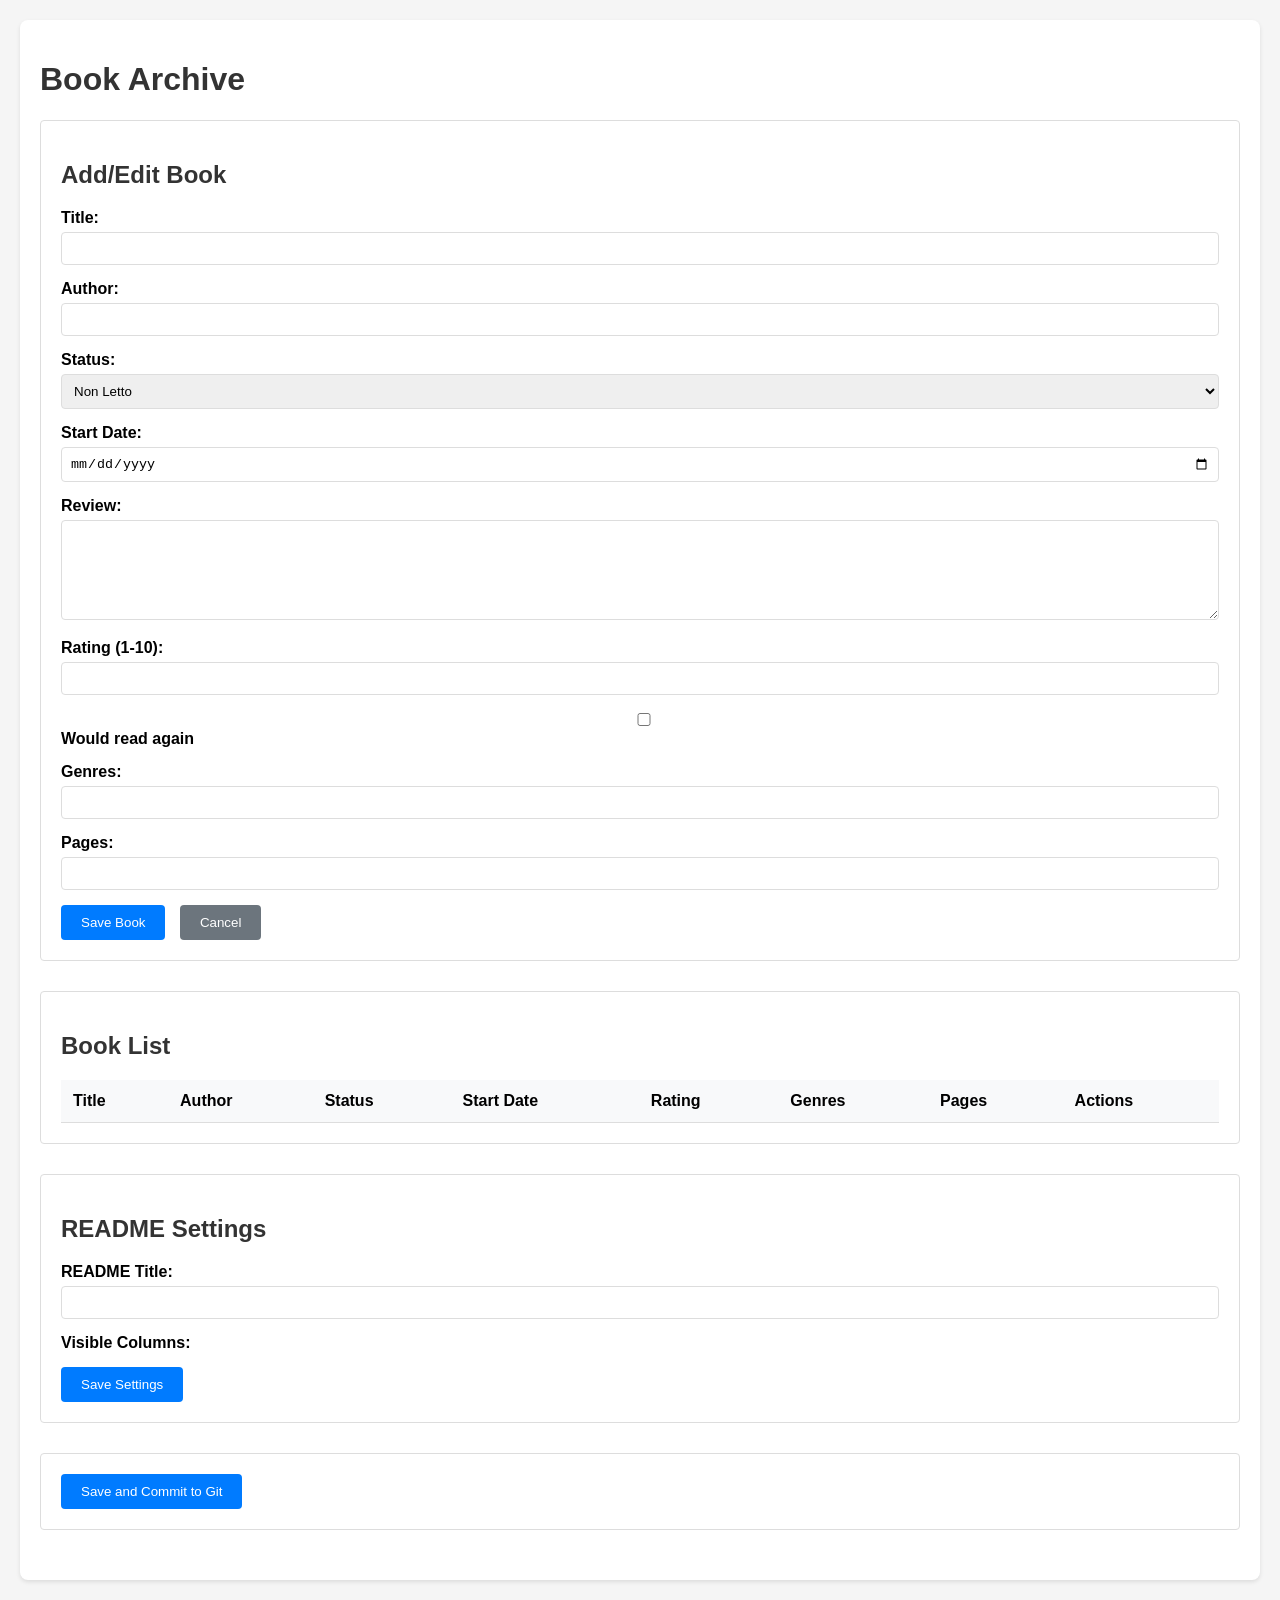
==== templates/index.html @ 57338de2 "Initial commit" ====
<!DOCTYPE html>
<html lang="en">
<head>
    <meta charset="UTF-8">
    <meta name="viewport" content="width=device-width, initial-scale=1.0">
    <title>Book Archive</title>
    <link rel="stylesheet" href="/static/css/style.css">
</head>
<body>
    <div class="container">
        <h1>Book Archive</h1>

        <!-- Book Form -->
        <div class="section">
            <h2>Add/Edit Book</h2>
            <form id="bookForm">
                <input type="hidden" id="bookId">
                <div class="form-group">
                    <label for="title">Title:</label>
                    <input type="text" id="title" required>
                </div>
                <div class="form-group">
                    <label for="author">Author:</label>
                    <input type="text" id="author" required>
                </div>
                <div class="form-group">
                    <label for="status">Status:</label>
                    <select id="status" required>
                        <option value="Non Letto">Non Letto</option>
                        <option value="Leggendo">Leggendo</option>
                        <option value="Finito">Finito</option>
                        <option value="Abbandonato">Abbandonato</option>
                    </select>
                </div>
                <div class="form-group">
                    <label for="startDate">Start Date:</label>
                    <input type="date" id="startDate">
                </div>
                <div class="form-group">
                    <label for="review">Review:</label>
                    <textarea id="review"></textarea>
                </div>
                <div class="form-group">
                    <label for="rating">Rating (1-10):</label>
                    <input type="number" id="rating" min="1" max="10">
                </div>
                <div class="form-group">
                    <label for="reread">
                        <input type="checkbox" id="reread"> Would read again
                    </label>
                </div>
                <div class="form-group">
                    <label for="genres">Genres:</label>
                    <input type="text" id="genres">
                </div>
                <div class="form-group">
                    <label for="pages">Pages:</label>
                    <input type="number" id="pages">
                </div>
                <button type="submit">Save Book</button>
                <button type="button" id="cancelBtn">Cancel</button>
            </form>
        </div>

        <!-- Book List -->
        <div class="section">
            <h2>Book List</h2>
            <table id="bookTable">
                <thead>
                    <tr>
                        <th>Title</th>
                        <th>Author</th>
                        <th>Status</th>
                        <th>Start Date</th>
                        <th>Rating</th>
                        <th>Genres</th>
                        <th>Pages</th>
                        <th>Actions</th>
                    </tr>
                </thead>
                <tbody></tbody>
            </table>
        </div>

        <!-- README Settings -->
        <div class="section">
            <h2>README Settings</h2>
            <div class="form-group">
                <label for="readmeTitle">README Title:</label>
                <input type="text" id="readmeTitle">
            </div>
            <div class="form-group">
                <label>Visible Columns:</label>
                <div id="columnCheckboxes"></div>
            </div>
            <button id="saveSettings">Save Settings</button>
        </div>

        <!-- Save and Commit -->
        <div class="section">
            <button id="saveCommitBtn">Save and Commit to Git</button>
        </div>
    </div>

    <script src="/static/js/app.js"></script>
</body>
</html>
---- static/css/style.css ----
body {
    font-family: Arial, sans-serif;
    margin: 0;
    padding: 20px;
    background-color: #f5f5f5;
}

.container {
    max-width: 1200px;
    margin: 0 auto;
    background-color: white;
    padding: 20px;
    border-radius: 8px;
    box-shadow: 0 2px 4px rgba(0,0,0,0.1);
}

h1, h2 {
    color: #333;
}

.section {
    margin-bottom: 30px;
    padding: 20px;
    border: 1px solid #ddd;
    border-radius: 4px;
}

.form-group {
    margin-bottom: 15px;
}

label {
    display: block;
    margin-bottom: 5px;
    font-weight: bold;
}

input, select, textarea {
    width: 100%;
    padding: 8px;
    border: 1px solid #ddd;
    border-radius: 4px;
    box-sizing: border-box;
}

textarea {
    height: 100px;
    resize: vertical;
}

button {
    background-color: #007bff;
    color: white;
    padding: 10px 20px;
    border: none;
    border-radius: 4px;
    cursor: pointer;
    margin-right: 10px;
}

button:hover {
    background-color: #0056b3;
}

#cancelBtn {
    background-color: #6c757d;
}

#cancelBtn:hover {
    background-color: #545b62;
}

table {
    width: 100%;
    border-collapse: collapse;
    margin-top: 20px;
}

th, td {
    padding: 12px;
    text-align: left;
    border-bottom: 1px solid #ddd;
}

th {
    background-color: #f8f9fa;
    font-weight: bold;
}

tr:hover {
    background-color: #f8f9fa;
}

.action-btn {
    padding: 5px 10px;
    margin-right: 5px;
    font-size: 12px;
}

.edit-btn {
    background-color: #28a745;
}

.edit-btn:hover {
    background-color: #218838;
}

.delete-btn {
    background-color: #dc3545;
}

.delete-btn:hover {
    background-color: #c82333;
}

.checkbox-group {
    display: inline-block;
    margin-right: 15px;
}

.checkbox-group label {
    display: inline;
    margin-left: 5px;
}
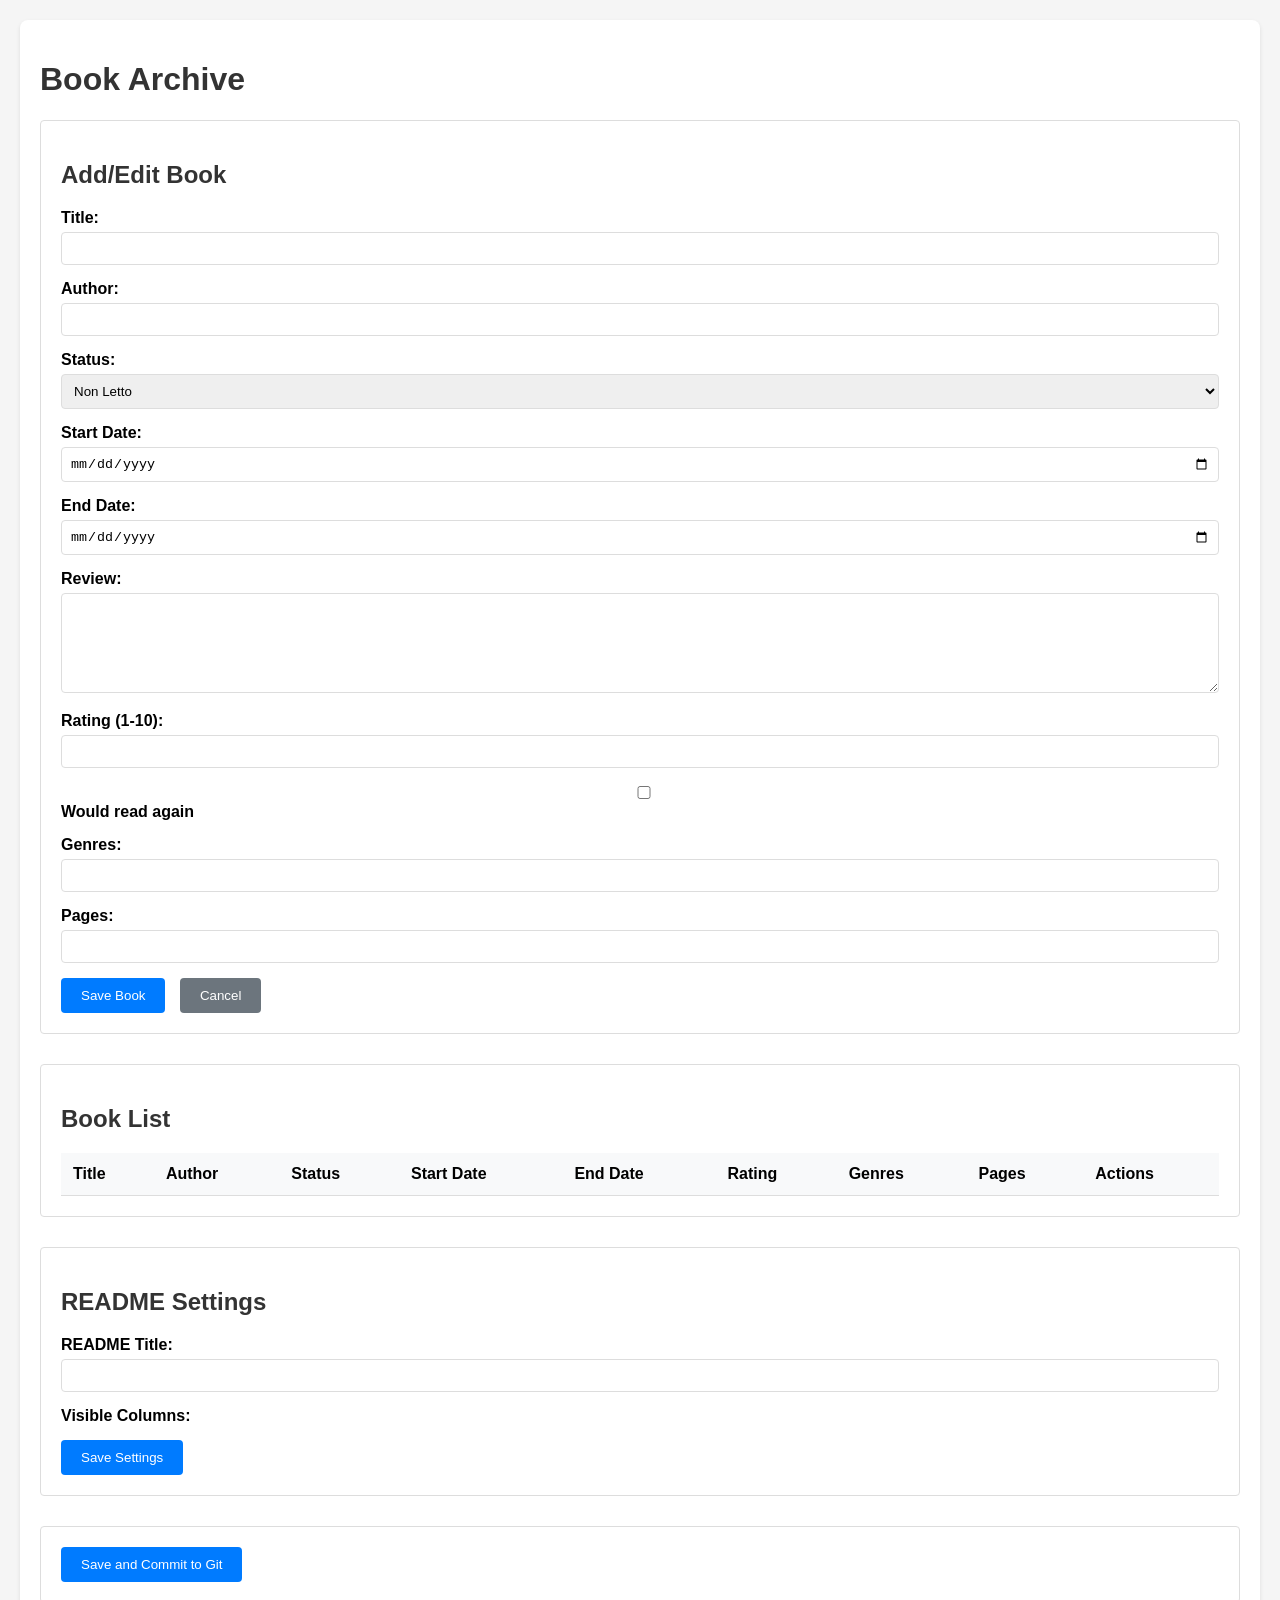
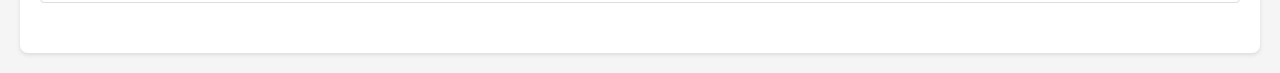
==== commit d1113c87: "Update book list - 03/09/2025 17:48:53" ====
--- a/templates/index.html
+++ b/templates/index.html
@@ -37,6 +37,10 @@
                     <input type="date" id="startDate">
                 </div>
                 <div class="form-group">
+                    <label for="endDate">End Date:</label>
+                    <input type="date" id="endDate">
+                </div>
+                <div class="form-group">
                     <label for="review">Review:</label>
                     <textarea id="review"></textarea>
                 </div>
@@ -72,6 +76,7 @@
                         <th>Author</th>
                         <th>Status</th>
                         <th>Start Date</th>
+                        <th>End Date</th>
                         <th>Rating</th>
                         <th>Genres</th>
                         <th>Pages</th>
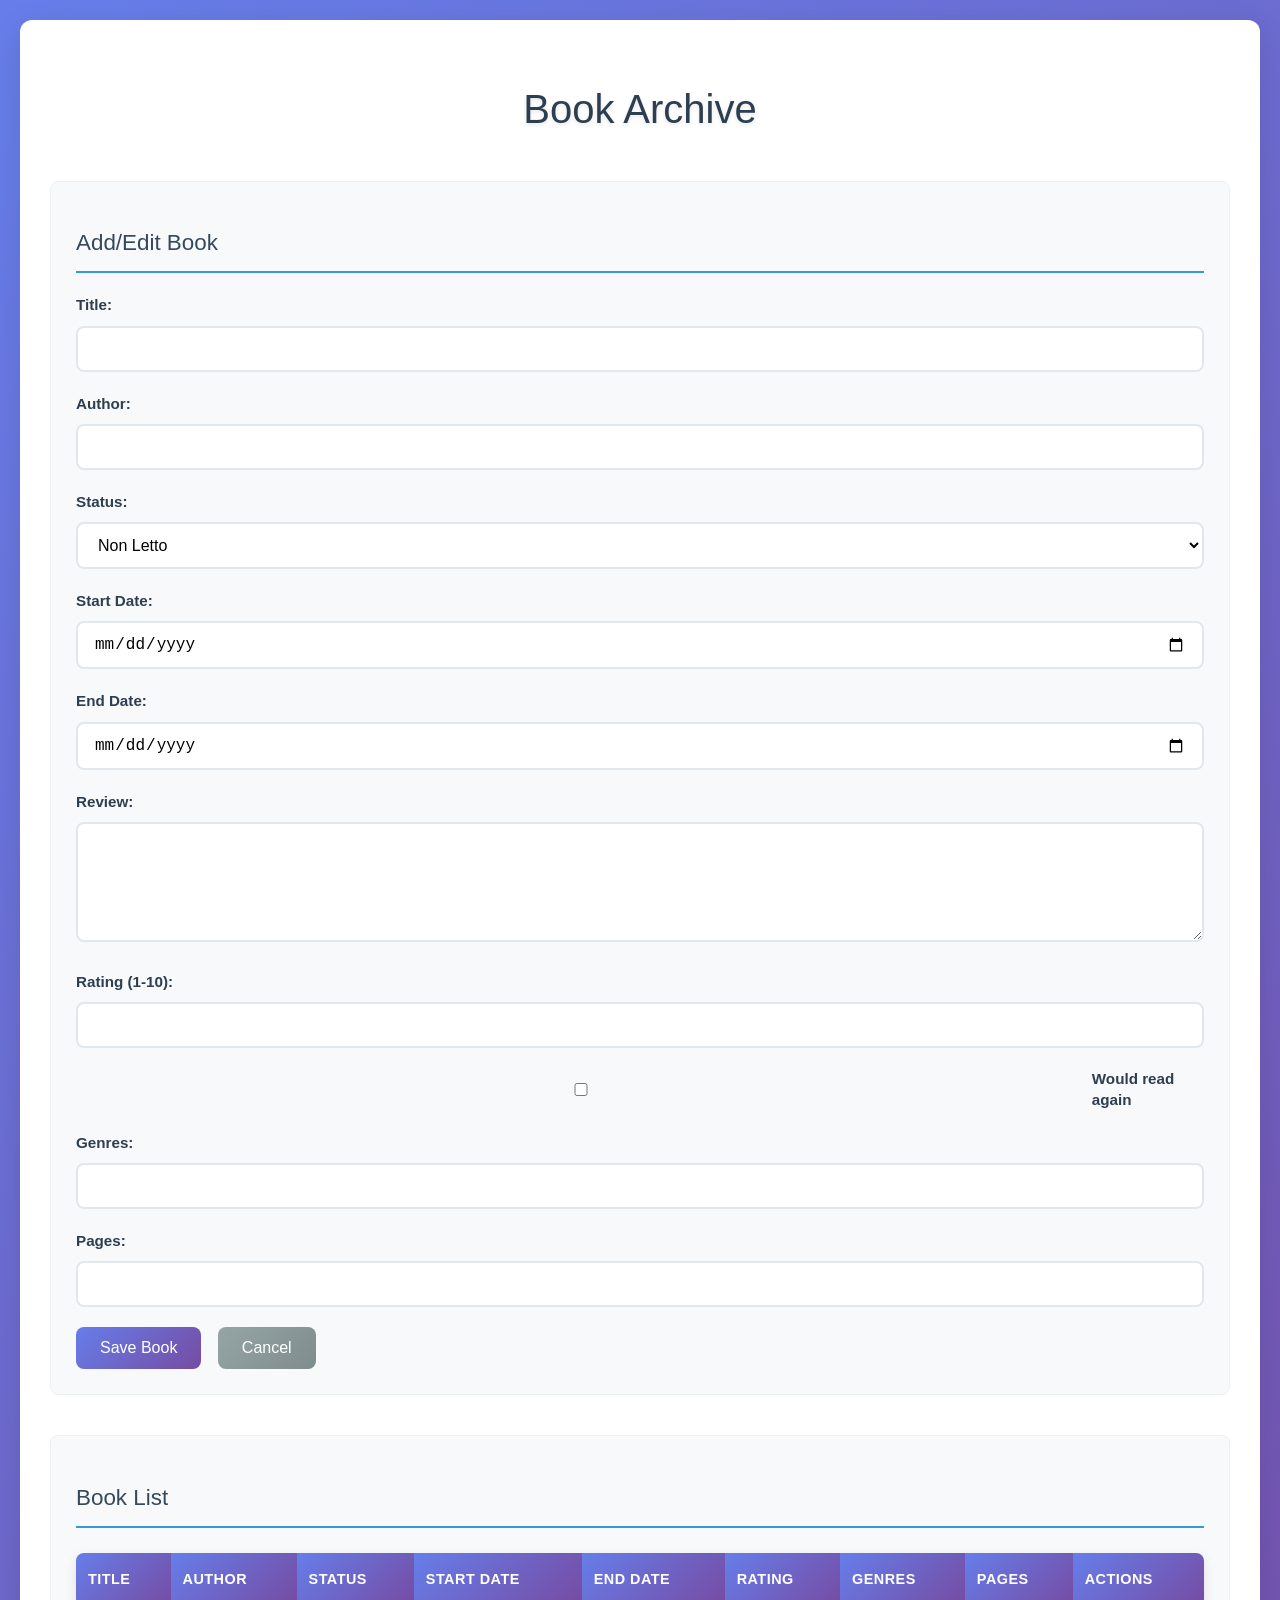
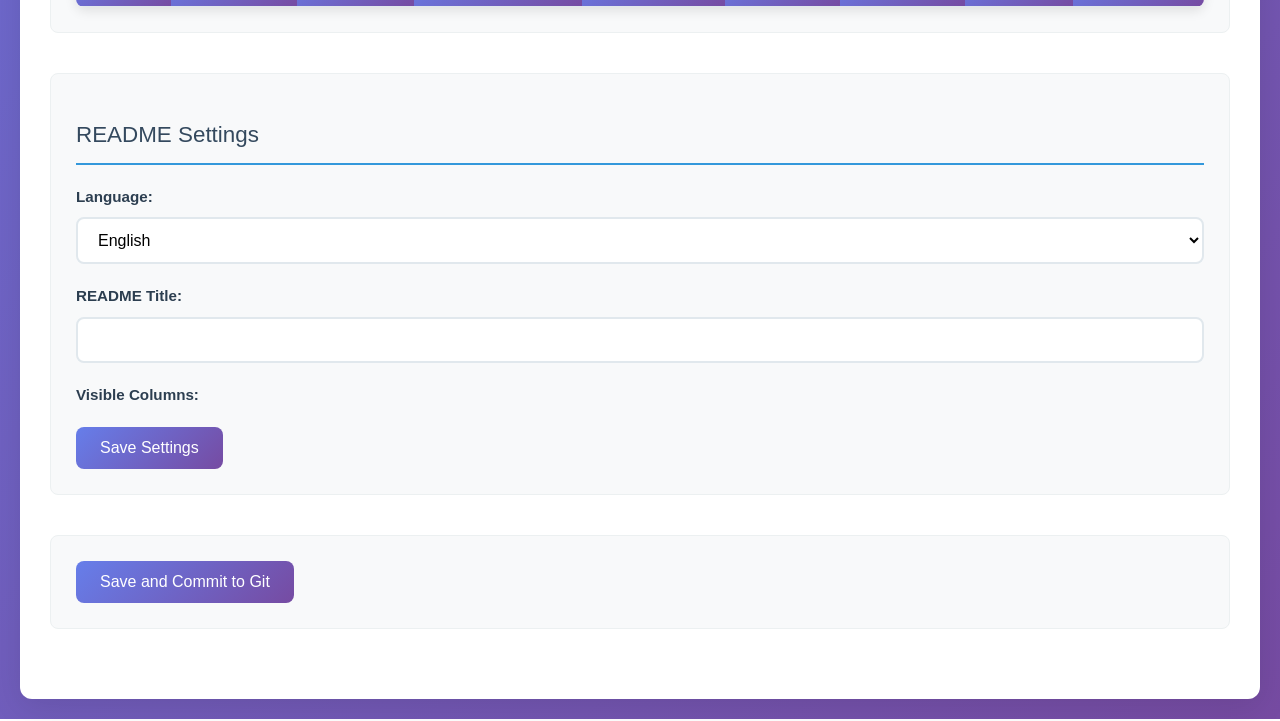
==== commit cae95c43: "Update book list - 03/09/2025 18:13:40" ====
--- a/templates/index.html
+++ b/templates/index.html
@@ -49,8 +49,9 @@
                     <input type="number" id="rating" min="1" max="10">
                 </div>
                 <div class="form-group">
-                    <label for="reread">
-                        <input type="checkbox" id="reread"> Would read again
+                    <label for="reread" class="checkbox-label">
+                        <input type="checkbox" id="reread">
+                        <span class="checkbox-text">Would read again</span>
                     </label>
                 </div>
                 <div class="form-group">
@@ -91,6 +92,13 @@
         <div class="section">
             <h2>README Settings</h2>
             <div class="form-group">
+                <label for="language">Language:</label>
+                <select id="language">
+                    <option value="en">English</option>
+                    <option value="it">Italiano</option>
+                </select>
+            </div>
+            <div class="form-group">
                 <label for="readmeTitle">README Title:</label>
                 <input type="text" id="readmeTitle">
             </div>
--- a/static/css/style.css
+++ b/static/css/style.css
@@ -1,124 +1,308 @@
 body {
-    font-family: Arial, sans-serif;
+    font-family: 'Segoe UI', Tahoma, Geneva, Verdana, sans-serif;
     margin: 0;
     padding: 20px;
-    background-color: #f5f5f5;
+    background: linear-gradient(135deg, #667eea 0%, #764ba2 100%);
+    min-height: 100vh;
+    line-height: 1.6;
 }
 
 .container {
     max-width: 1200px;
     margin: 0 auto;
     background-color: white;
-    padding: 20px;
+    padding: 30px;
+    border-radius: 12px;
+    box-shadow: 0 8px 32px rgba(0,0,0,0.1);
+    backdrop-filter: blur(10px);
+}
+
+h1 {
+    color: #2c3e50;
+    text-align: center;
+    margin-bottom: 40px;
+    font-size: 2.5em;
+    font-weight: 300;
+    text-shadow: 0 2px 4px rgba(0,0,0,0.1);
+}
+
+h2 {
+    color: #34495e;
+    margin-bottom: 20px;
+    font-size: 1.4em;
+    font-weight: 500;
+    border-bottom: 2px solid #3498db;
+    padding-bottom: 10px;
+}
+
+.section {
+    margin-bottom: 40px;
+    padding: 25px;
+    border: 1px solid #ecf0f1;
     border-radius: 8px;
-    box-shadow: 0 2px 4px rgba(0,0,0,0.1);
-}
-
-h1, h2 {
-    color: #333;
-}
-
-.section {
-    margin-bottom: 30px;
-    padding: 20px;
-    border: 1px solid #ddd;
-    border-radius: 4px;
+    background: #f8f9fa;
+    transition: all 0.3s ease;
+}
+
+.section:hover {
+    box-shadow: 0 4px 12px rgba(0,0,0,0.1);
+    transform: translateY(-2px);
 }
 
 .form-group {
-    margin-bottom: 15px;
+    margin-bottom: 20px;
 }
 
 label {
     display: block;
-    margin-bottom: 5px;
-    font-weight: bold;
+    margin-bottom: 8px;
+    font-weight: 600;
+    color: #2c3e50;
+    font-size: 0.95em;
 }
 
 input, select, textarea {
     width: 100%;
-    padding: 8px;
-    border: 1px solid #ddd;
-    border-radius: 4px;
+    padding: 12px 16px;
+    border: 2px solid #e1e8ed;
+    border-radius: 8px;
     box-sizing: border-box;
+    font-size: 16px;
+    transition: all 0.3s ease;
+    background-color: #fff;
+}
+
+input:focus, select:focus, textarea:focus {
+    outline: none;
+    border-color: #3498db;
+    box-shadow: 0 0 0 3px rgba(52, 152, 219, 0.1);
+    transform: translateY(-1px);
 }
 
 textarea {
-    height: 100px;
+    height: 120px;
     resize: vertical;
+    font-family: inherit;
+}
+
+.checkbox-group {
+    display: flex;
+    align-items: center;
+    margin-bottom: 10px;
+}
+
+.checkbox-group input[type="checkbox"] {
+    width: auto;
+    margin-right: 10px;
+    transform: scale(1.2);
+}
+
+.checkbox-group label {
+    margin-bottom: 0;
+    font-weight: normal;
 }
 
 button {
-    background-color: #007bff;
+    background: linear-gradient(135deg, #667eea 0%, #764ba2 100%);
     color: white;
-    padding: 10px 20px;
+    padding: 12px 24px;
     border: none;
-    border-radius: 4px;
+    border-radius: 8px;
     cursor: pointer;
-    margin-right: 10px;
+    margin-right: 12px;
+    font-size: 16px;
+    font-weight: 500;
+    transition: all 0.3s ease;
+    position: relative;
+    overflow: hidden;
+}
+
+button::before {
+    content: '';
+    position: absolute;
+    top: 0;
+    left: -100%;
+    width: 100%;
+    height: 100%;
+    background: linear-gradient(90deg, transparent, rgba(255,255,255,0.2), transparent);
+    transition: left 0.5s;
+}
+
+button:hover::before {
+    left: 100%;
 }
 
 button:hover {
-    background-color: #0056b3;
+    transform: translateY(-1px);
+}
+
+button:active {
+    transform: translateY(0);
 }
 
 #cancelBtn {
-    background-color: #6c757d;
+    background: linear-gradient(135deg, #95a5a6 0%, #7f8c8d 100%);
 }
 
 #cancelBtn:hover {
-    background-color: #545b62;
+    background: linear-gradient(135deg, #7f8c8d 0%, #6c7b7d 100%);
 }
 
 table {
     width: 100%;
     border-collapse: collapse;
-    margin-top: 20px;
+    margin-top: 25px;
+    border-radius: 8px;
+    overflow: hidden;
+    box-shadow: 0 4px 12px rgba(0,0,0,0.1);
 }
 
 th, td {
-    padding: 12px;
+    padding: 15px 12px;
     text-align: left;
-    border-bottom: 1px solid #ddd;
+    border-bottom: 1px solid #e1e8ed;
 }
 
 th {
-    background-color: #f8f9fa;
-    font-weight: bold;
-}
-
-tr:hover {
-    background-color: #f8f9fa;
+    background: linear-gradient(135deg, #667eea 0%, #764ba2 100%);
+    color: white;
+    font-weight: 600;
+    font-size: 0.9em;
+    text-transform: uppercase;
+    letter-spacing: 0.5px;
+}
+
+tbody tr {
+    background-color: white;
+    transition: all 0.3s ease;
+}
+
+tbody tr:hover {
+    background: linear-gradient(135deg, #f8f9ff 0%, #fff5ff 100%);
+    transform: scale(1.01);
+    box-shadow: 0 4px 12px rgba(0,0,0,0.1);
+}
+
+tbody tr:last-child td {
+    border-bottom: none;
 }
 
 .action-btn {
-    padding: 5px 10px;
-    margin-right: 5px;
-    font-size: 12px;
+    padding: 8px 16px;
+    margin-right: 8px;
+    font-size: 14px;
+    border: none;
+    border-radius: 6px;
+    cursor: pointer;
+    font-weight: 500;
+    transition: all 0.3s ease;
+    box-shadow: 0 2px 4px rgba(0,0,0,0.1);
 }
 
 .edit-btn {
-    background-color: #28a745;
+    background: linear-gradient(135deg, #27ae60 0%, #2ecc71 100%);
+    color: white;
 }
 
 .edit-btn:hover {
-    background-color: #218838;
+    background: linear-gradient(135deg, #229954 0%, #27ae60 100%);
+    transform: translateY(-2px);
+    box-shadow: 0 4px 12px rgba(39, 174, 96, 0.3);
 }
 
 .delete-btn {
-    background-color: #dc3545;
+    background: linear-gradient(135deg, #e74c3c 0%, #c0392b 100%);
+    color: white;
 }
 
 .delete-btn:hover {
-    background-color: #c82333;
+    background: linear-gradient(135deg, #c0392b 0%, #a93226 100%);
+    transform: translateY(-2px);
+    box-shadow: 0 4px 12px rgba(231, 76, 60, 0.3);
 }
 
 .checkbox-group {
     display: inline-block;
-    margin-right: 15px;
+    margin-right: 20px;
+    margin-bottom: 10px;
+    background: white;
+    padding: 8px 12px;
+    border-radius: 6px;
+    border: 1px solid #e1e8ed;
+    transition: all 0.3s ease;
+}
+
+.checkbox-group:hover {
+    border-color: #3498db;
+    box-shadow: 0 2px 8px rgba(52, 152, 219, 0.1);
 }
 
 .checkbox-group label {
     display: inline;
-    margin-left: 5px;
+    margin-left: 8px;
+    cursor: pointer;
+    font-weight: normal;
+    color: #2c3e50;
+    vertical-align: middle;
+    line-height: 1.4;
+}
+
+.checkbox-group input[type="checkbox"] {
+    vertical-align: middle;
+    margin: 0;
+}
+
+/* Specific styling for the reread checkbox */
+.checkbox-label {
+    display: flex !important;
+    align-items: center;
+    cursor: pointer;
+    margin-bottom: 0;
+}
+
+.checkbox-label input[type="checkbox"] {
+    margin-right: 10px;
+}
+
+.checkbox-text {
+    vertical-align: middle;
+    line-height: 1.4;
+}
+
+/* Responsive design */
+@media (max-width: 768px) {
+    body {
+        padding: 10px;
+    }
+
+    .container {
+        padding: 20px;
+    }
+
+    h1 {
+        font-size: 2em;
+    }
+
+    .section {
+        padding: 15px;
+    }
+
+    table {
+        font-size: 14px;
+    }
+
+    th, td {
+        padding: 10px 8px;
+    }
+
+    .action-btn {
+        padding: 6px 12px;
+        font-size: 12px;
+    }
+
+    .checkbox-group {
+        display: block;
+        margin-right: 0;
+        margin-bottom: 8px;
+    }
 }
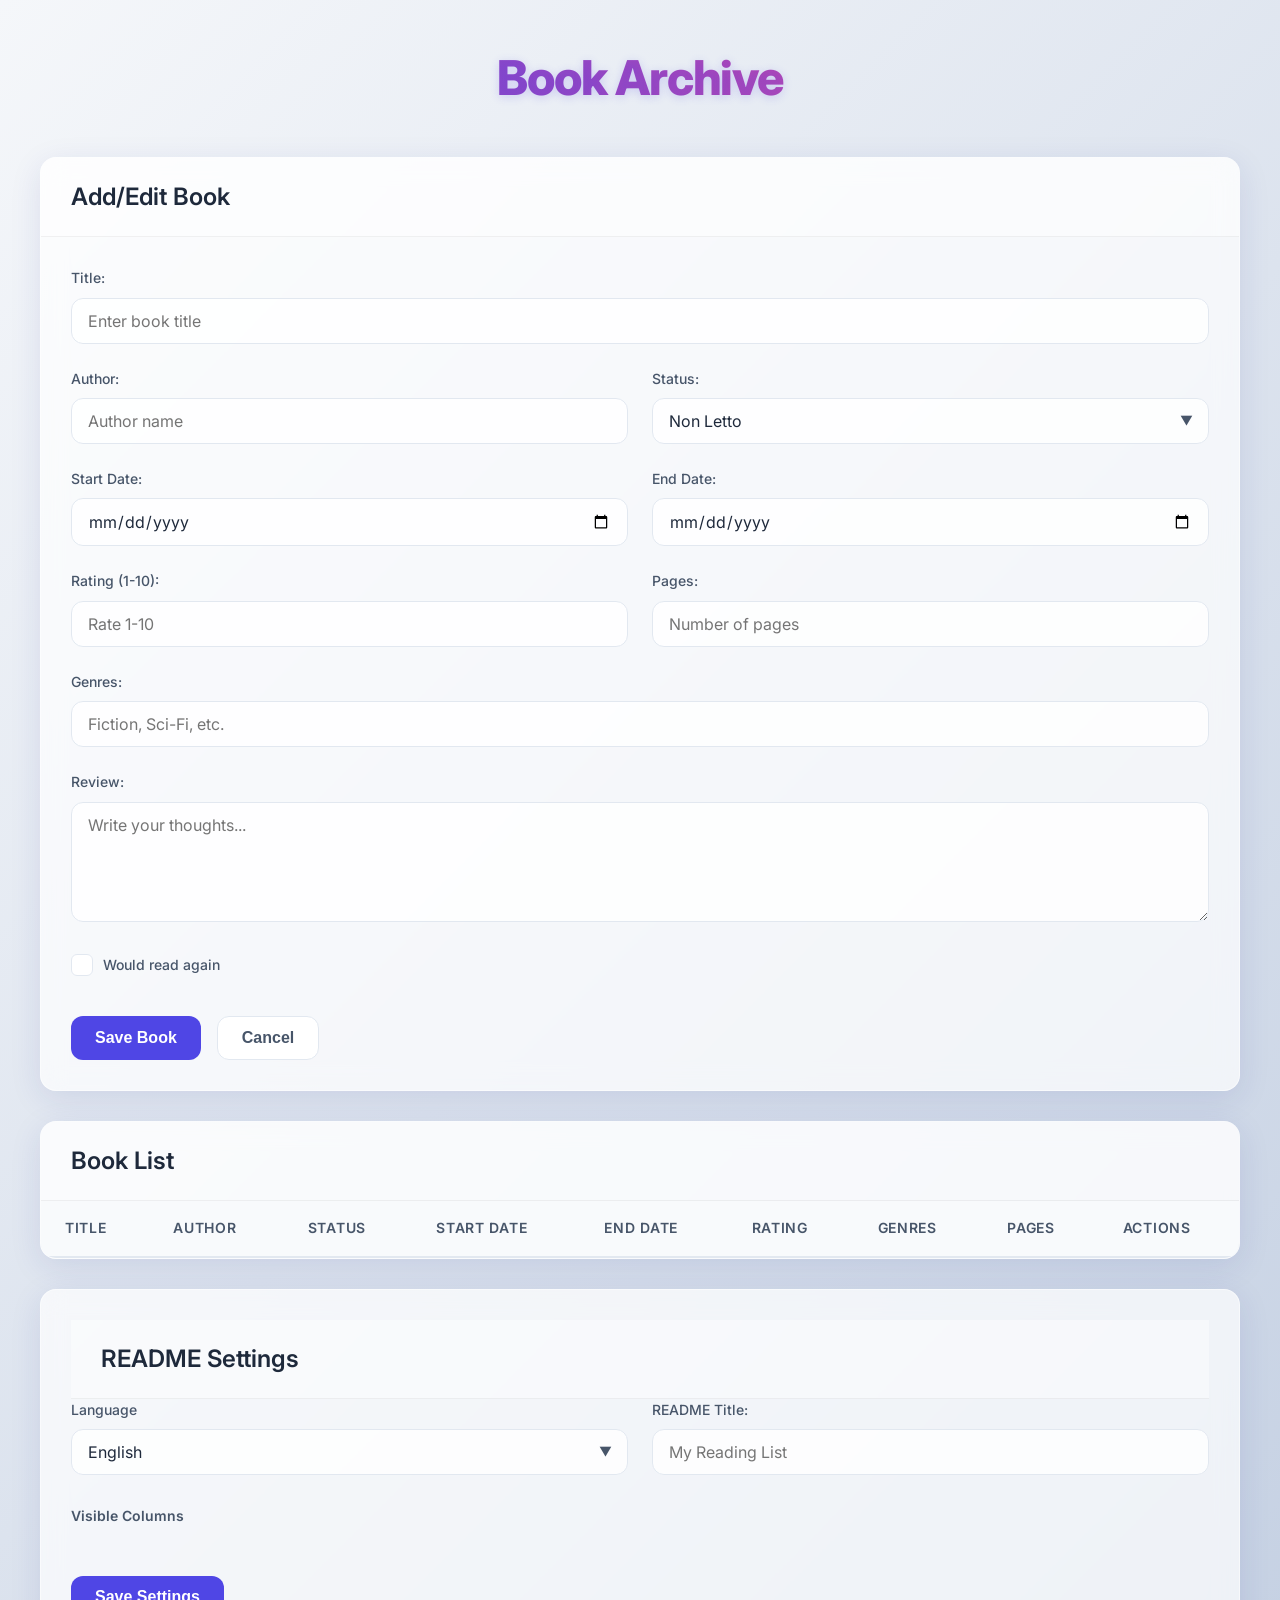
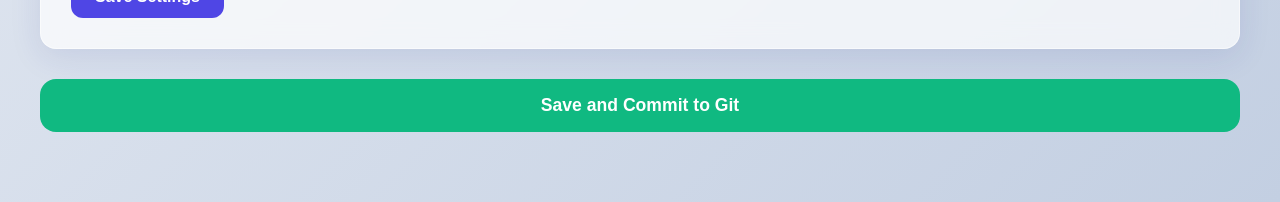
==== commit 9576ddd5: "style enhanced in go manager webapp" ====
--- a/templates/index.html
+++ b/templates/index.html
@@ -4,114 +4,152 @@
     <meta charset="UTF-8">
     <meta name="viewport" content="width=device-width, initial-scale=1.0">
     <title>Book Archive</title>
+    <link rel="preconnect" href="https://fonts.googleapis.com">
+    <link rel="preconnect" href="https://fonts.gstatic.com" crossorigin>
+    <link href="https://fonts.googleapis.com/css2?family=Inter:wght@300;400;500;600;700&display=swap" rel="stylesheet">
     <link rel="stylesheet" href="/static/css/style.css">
 </head>
 <body>
-    <div class="container">
-        <h1>Book Archive</h1>
+    <div class="main-wrapper">
+        <div class="container">
+            <header class="app-header">
+                <h1>Book Archive</h1>
+            </header>
 
-        <!-- Book Form -->
-        <div class="section">
-            <h2>Add/Edit Book</h2>
-            <form id="bookForm">
-                <input type="hidden" id="bookId">
+            <!-- Book Form -->
+            <div class="section form-section">
+                <div class="section-header">
+                    <h2>Add/Edit Book</h2>
+                </div>
+                <form id="bookForm" class="book-form">
+                    <input type="hidden" id="bookId">
+                    
+                    <div class="form-grid">
+                        <div class="form-group full-width">
+                            <label for="title">Title</label>
+                            <input type="text" id="title" required placeholder="Enter book title">
+                        </div>
+                        
+                        <div class="form-group">
+                            <label for="author">Author</label>
+                            <input type="text" id="author" required placeholder="Author name">
+                        </div>
+                        
+                        <div class="form-group">
+                            <label for="status">Status</label>
+                            <div class="select-wrapper">
+                                <select id="status" required>
+                                    <!-- Options will be populated by JavaScript -->
+                                </select>
+                            </div>
+                        </div>
+                        
+                        <div class="form-group">
+                            <label for="startDate">Start Date</label>
+                            <input type="date" id="startDate">
+                        </div>
+                        
+                        <div class="form-group">
+                            <label for="endDate">End Date</label>
+                            <input type="date" id="endDate">
+                        </div>
+                        
+                        <div class="form-group">
+                            <label for="rating">Rating (1-10)</label>
+                            <input type="number" id="rating" min="1" max="10" placeholder="Rate 1-10">
+                        </div>
+                        
+                        <div class="form-group">
+                            <label for="pages">Pages</label>
+                            <input type="number" id="pages" placeholder="Number of pages">
+                        </div>
+
+                        <div class="form-group full-width">
+                            <label for="genres">Genres</label>
+                            <input type="text" id="genres" placeholder="Fiction, Sci-Fi, etc.">
+                        </div>
+                        
+                        <div class="form-group full-width">
+                            <label for="review">Review</label>
+                            <textarea id="review" placeholder="Write your thoughts..."></textarea>
+                        </div>
+                        
+                        <div class="form-group full-width checkbox-container">
+                            <label for="reread" class="checkbox-label">
+                                <input type="checkbox" id="reread">
+                                <span class="checkbox-custom"></span>
+                                <span class="checkbox-text">Would read again</span>
+                            </label>
+                        </div>
+                    </div>
+
+                    <div class="form-actions">
+                        <button type="submit" class="btn btn-primary">Save Book</button>
+                        <button type="button" id="cancelBtn" class="btn btn-secondary">Cancel</button>
+                    </div>
+                </form>
+            </div>
+
+            <!-- Book List -->
+            <div class="section list-section">
+                <div class="section-header">
+                    <h2>Book List</h2>
+                </div>
+                <div class="table-responsive">
+                    <table id="bookTable">
+                        <thead>
+                            <tr>
+                                <th>Title</th>
+                                <th>Author</th>
+                                <th>Status</th>
+                                <th>Start Date</th>
+                                <th>End Date</th>
+                                <th>Rating</th>
+                                <th>Genres</th>
+                                <th>Pages</th>
+                                <th>Actions</th>
+                            </tr>
+                        </thead>
+                        <tbody></tbody>
+                    </table>
+                </div>
+            </div>
+
+            <!-- README Settings -->
+            <div class="section settings-section">
+                <div class="section-header">
+                    <h2>README Settings</h2>
+                </div>
+                <div class="settings-grid">
+                    <div class="form-group">
+                        <label for="language">Language</label>
+                        <div class="select-wrapper">
+                            <select id="language">
+                                <option value="en">English</option>
+                                <option value="it">Italiano</option>
+                            </select>
+                        </div>
+                    </div>
+                    <div class="form-group">
+                        <label for="readmeTitle">README Title</label>
+                        <input type="text" id="readmeTitle" placeholder="My Reading List">
+                    </div>
+                </div>
+                
                 <div class="form-group">
-                    <label for="title">Title:</label>
-                    <input type="text" id="title" required>
+                    <label class="section-sub-label">Visible Columns</label>
+                    <div id="columnCheckboxes" class="columns-grid"></div>
                 </div>
-                <div class="form-group">
-                    <label for="author">Author:</label>
-                    <input type="text" id="author" required>
+                
+                <div class="form-actions">
+                    <button id="saveSettings" class="btn btn-primary">Save Settings</button>
                 </div>
-                <div class="form-group">
-                    <label for="status">Status:</label>
-                    <select id="status" required>
-                        <option value="Non Letto">Non Letto</option>
-                        <option value="Leggendo">Leggendo</option>
-                        <option value="Finito">Finito</option>
-                        <option value="Abbandonato">Abbandonato</option>
-                    </select>
-                </div>
-                <div class="form-group">
-                    <label for="startDate">Start Date:</label>
-                    <input type="date" id="startDate">
-                </div>
-                <div class="form-group">
-                    <label for="endDate">End Date:</label>
-                    <input type="date" id="endDate">
-                </div>
-                <div class="form-group">
-                    <label for="review">Review:</label>
-                    <textarea id="review"></textarea>
-                </div>
-                <div class="form-group">
-                    <label for="rating">Rating (1-10):</label>
-                    <input type="number" id="rating" min="1" max="10">
-                </div>
-                <div class="form-group">
-                    <label for="reread" class="checkbox-label">
-                        <input type="checkbox" id="reread">
-                        <span class="checkbox-text">Would read again</span>
-                    </label>
-                </div>
-                <div class="form-group">
-                    <label for="genres">Genres:</label>
-                    <input type="text" id="genres">
-                </div>
-                <div class="form-group">
-                    <label for="pages">Pages:</label>
-                    <input type="number" id="pages">
-                </div>
-                <button type="submit">Save Book</button>
-                <button type="button" id="cancelBtn">Cancel</button>
-            </form>
-        </div>
+            </div>
 
-        <!-- Book List -->
-        <div class="section">
-            <h2>Book List</h2>
-            <table id="bookTable">
-                <thead>
-                    <tr>
-                        <th>Title</th>
-                        <th>Author</th>
-                        <th>Status</th>
-                        <th>Start Date</th>
-                        <th>End Date</th>
-                        <th>Rating</th>
-                        <th>Genres</th>
-                        <th>Pages</th>
-                        <th>Actions</th>
-                    </tr>
-                </thead>
-                <tbody></tbody>
-            </table>
-        </div>
-
-        <!-- README Settings -->
-        <div class="section">
-            <h2>README Settings</h2>
-            <div class="form-group">
-                <label for="language">Language:</label>
-                <select id="language">
-                    <option value="en">English</option>
-                    <option value="it">Italiano</option>
-                </select>
+            <!-- Save and Commit -->
+            <div class="section commit-section">
+                <button id="saveCommitBtn" class="btn btn-success btn-large">Save and Commit to Git</button>
             </div>
-            <div class="form-group">
-                <label for="readmeTitle">README Title:</label>
-                <input type="text" id="readmeTitle">
-            </div>
-            <div class="form-group">
-                <label>Visible Columns:</label>
-                <div id="columnCheckboxes"></div>
-            </div>
-            <button id="saveSettings">Save Settings</button>
-        </div>
-
-        <!-- Save and Commit -->
-        <div class="section">
-            <button id="saveCommitBtn">Save and Commit to Git</button>
         </div>
     </div>
 
--- a/static/css/style.css
+++ b/static/css/style.css
@@ -1,308 +1,454 @@
+:root {
+    --primary-color: #4f46e5;
+    --primary-hover: #4338ca;
+    --secondary-color: #64748b;
+    --secondary-hover: #475569;
+    --success-color: #10b981;
+    --success-hover: #059669;
+    --danger-color: #ef4444;
+    --danger-hover: #dc2626;
+    --background-gradient: linear-gradient(135deg, #f5f7fa 0%, #c3cfe2 100%);
+    --glass-bg: rgba(255, 255, 255, 0.7);
+    --glass-border: rgba(255, 255, 255, 0.5);
+    --glass-shadow: 0 8px 32px 0 rgba(31, 38, 135, 0.1);
+    --text-primary: #1e293b;
+    --text-secondary: #475569;
+    --border-radius: 16px;
+    --transition: all 0.3s cubic-bezier(0.4, 0, 0.2, 1);
+}
+
 body {
-    font-family: 'Segoe UI', Tahoma, Geneva, Verdana, sans-serif;
+    font-family: 'Inter', sans-serif;
     margin: 0;
-    padding: 20px;
-    background: linear-gradient(135deg, #667eea 0%, #764ba2 100%);
+    padding: 0;
+    background: var(--background-gradient);
     min-height: 100vh;
+    color: var(--text-primary);
     line-height: 1.6;
+}
+
+.main-wrapper {
+    padding: 40px 20px;
+    min-height: 100vh;
+    box-sizing: border-box;
 }
 
 .container {
     max-width: 1200px;
     margin: 0 auto;
-    background-color: white;
-    padding: 30px;
-    border-radius: 12px;
-    box-shadow: 0 8px 32px rgba(0,0,0,0.1);
-    backdrop-filter: blur(10px);
-}
-
-h1 {
-    color: #2c3e50;
+}
+
+/* Header */
+.app-header {
     text-align: center;
     margin-bottom: 40px;
-    font-size: 2.5em;
-    font-weight: 300;
-    text-shadow: 0 2px 4px rgba(0,0,0,0.1);
+}
+
+h1 {
+    font-size: 3rem;
+    font-weight: 800;
+    color: var(--text-primary);
+    margin: 0;
+    letter-spacing: -0.025em;
+    background: linear-gradient(to right, #4f46e5, #ec4899);
+    -webkit-background-clip: text;
+    background-clip: text;
+    -webkit-text-fill-color: transparent;
+    text-shadow: 0 2px 10px rgba(79, 70, 229, 0.2);
 }
 
 h2 {
-    color: #34495e;
-    margin-bottom: 20px;
-    font-size: 1.4em;
+    font-size: 1.5rem;
+    font-weight: 600;
+    color: var(--text-primary);
+    margin: 0;
+}
+
+/* Sections */
+.section {
+    background: var(--glass-bg);
+    backdrop-filter: blur(12px);
+    -webkit-backdrop-filter: blur(12px);
+    border: 1px solid var(--glass-border);
+    border-radius: var(--border-radius);
+    box-shadow: var(--glass-shadow);
+    margin-bottom: 30px;
+    overflow: hidden;
+    transition: var(--transition);
+}
+
+.section:hover {
+    transform: translateY(-2px);
+    box-shadow: 0 12px 40px 0 rgba(31, 38, 135, 0.15);
+}
+
+.section-header {
+    padding: 20px 30px;
+    border-bottom: 1px solid rgba(0, 0, 0, 0.05);
+    background: rgba(255, 255, 255, 0.4);
+}
+
+/* Form Styling */
+.book-form {
+    padding: 30px;
+}
+
+.form-grid {
+    display: grid;
+    grid-template-columns: repeat(2, 1fr);
+    gap: 24px;
+}
+
+.full-width {
+    grid-column: 1 / -1;
+}
+
+.form-group {
+    display: flex;
+    flex-direction: column;
+}
+
+label {
+    font-size: 0.875rem;
     font-weight: 500;
-    border-bottom: 2px solid #3498db;
-    padding-bottom: 10px;
-}
-
-.section {
-    margin-bottom: 40px;
-    padding: 25px;
-    border: 1px solid #ecf0f1;
-    border-radius: 8px;
-    background: #f8f9fa;
-    transition: all 0.3s ease;
-}
-
-.section:hover {
-    box-shadow: 0 4px 12px rgba(0,0,0,0.1);
-    transform: translateY(-2px);
-}
-
-.form-group {
-    margin-bottom: 20px;
-}
-
-label {
+    color: var(--text-secondary);
+    margin-bottom: 8px;
+}
+
+.section-sub-label {
     display: block;
-    margin-bottom: 8px;
+    margin-bottom: 16px;
     font-weight: 600;
-    color: #2c3e50;
-    font-size: 0.95em;
-}
-
-input, select, textarea {
+}
+
+input[type="text"],
+input[type="number"],
+input[type="date"],
+select,
+textarea {
+    padding: 12px 16px;
+    border: 1px solid #e2e8f0;
+    border-radius: 12px;
+    background: rgba(255, 255, 255, 0.8);
+    font-family: inherit;
+    font-size: 1rem;
+    color: var(--text-primary);
+    transition: var(--transition);
     width: 100%;
-    padding: 12px 16px;
-    border: 2px solid #e1e8ed;
-    border-radius: 8px;
     box-sizing: border-box;
-    font-size: 16px;
-    transition: all 0.3s ease;
+}
+
+input:focus,
+select:focus,
+textarea:focus {
+    outline: none;
+    border-color: var(--primary-color);
+    box-shadow: 0 0 0 3px rgba(79, 70, 229, 0.1);
+    background: #fff;
+}
+
+textarea {
+    min-height: 120px;
+    resize: vertical;
+}
+
+/* Custom Select */
+.select-wrapper {
+    position: relative;
+}
+
+.select-wrapper::after {
+    content: "▼";
+    font-size: 0.8rem;
+    color: var(--text-secondary);
+    position: absolute;
+    right: 16px;
+    top: 50%;
+    transform: translateY(-50%);
+    pointer-events: none;
+}
+
+select {
+    appearance: none;
+    cursor: pointer;
+}
+
+/* Custom Checkbox */
+.checkbox-container {
+    margin-top: 8px;
+}
+
+.checkbox-label {
+    display: inline-flex;
+    align-items: center;
+    cursor: pointer;
+    user-select: none;
+}
+
+.checkbox-label input {
+    position: absolute;
+    opacity: 0;
+    cursor: pointer;
+    height: 0;
+    width: 0;
+}
+
+.checkbox-custom {
+    height: 20px;
+    width: 20px;
     background-color: #fff;
-}
-
-input:focus, select:focus, textarea:focus {
-    outline: none;
-    border-color: #3498db;
-    box-shadow: 0 0 0 3px rgba(52, 152, 219, 0.1);
-    transform: translateY(-1px);
-}
-
-textarea {
-    height: 120px;
-    resize: vertical;
-    font-family: inherit;
-}
-
-.checkbox-group {
+    border: 1px solid #e2e8f0;
+    border-radius: 6px;
+    margin-right: 10px;
+    position: relative;
+    transition: var(--transition);
+}
+
+.checkbox-label:hover input~.checkbox-custom {
+    border-color: var(--primary-color);
+}
+
+.checkbox-label input:checked~.checkbox-custom {
+    background-color: var(--primary-color);
+    border-color: var(--primary-color);
+}
+
+.checkbox-custom::after {
+    content: "";
+    position: absolute;
+    display: none;
+    left: 6px;
+    top: 2px;
+    width: 5px;
+    height: 10px;
+    border: solid white;
+    border-width: 0 2px 2px 0;
+    transform: rotate(45deg);
+}
+
+.checkbox-label input:checked~.checkbox-custom::after {
+    display: block;
+}
+
+/* Buttons */
+.form-actions {
+    margin-top: 32px;
     display: flex;
-    align-items: center;
-    margin-bottom: 10px;
-}
-
-.checkbox-group input[type="checkbox"] {
-    width: auto;
-    margin-right: 10px;
-    transform: scale(1.2);
-}
-
-.checkbox-group label {
-    margin-bottom: 0;
-    font-weight: normal;
-}
-
-button {
-    background: linear-gradient(135deg, #667eea 0%, #764ba2 100%);
-    color: white;
+    gap: 16px;
+}
+
+.btn {
     padding: 12px 24px;
     border: none;
-    border-radius: 8px;
+    border-radius: 12px;
+    font-weight: 600;
+    font-size: 1rem;
     cursor: pointer;
-    margin-right: 12px;
-    font-size: 16px;
-    font-weight: 500;
-    transition: all 0.3s ease;
-    position: relative;
-    overflow: hidden;
-}
-
-button::before {
-    content: '';
-    position: absolute;
-    top: 0;
-    left: -100%;
+    transition: var(--transition);
+    display: inline-flex;
+    align-items: center;
+    justify-content: center;
+}
+
+.btn:hover {
+    transform: translateY(-1px);
+    box-shadow: 0 4px 12px rgba(0, 0, 0, 0.1);
+}
+
+.btn:active {
+    transform: translateY(0);
+}
+
+.btn-primary {
+    background: var(--primary-color);
+    color: white;
+}
+
+.btn-primary:hover {
+    background: var(--primary-hover);
+    box-shadow: 0 4px 12px rgba(79, 70, 229, 0.3);
+}
+
+.btn-secondary {
+    background: white;
+    color: var(--text-secondary);
+    border: 1px solid #e2e8f0;
+}
+
+.btn-secondary:hover {
+    background: #f8fafc;
+    color: var(--text-primary);
+}
+
+.btn-success {
+    background: var(--success-color);
+    color: white;
+}
+
+.btn-success:hover {
+    background: var(--success-hover);
+    box-shadow: 0 4px 12px rgba(16, 185, 129, 0.3);
+}
+
+.btn-danger {
+    background: var(--danger-color);
+    color: white;
+}
+
+.btn-danger:hover {
+    background: var(--danger-hover);
+    box-shadow: 0 4px 12px rgba(239, 68, 68, 0.3);
+}
+
+.btn-large {
     width: 100%;
-    height: 100%;
-    background: linear-gradient(90deg, transparent, rgba(255,255,255,0.2), transparent);
-    transition: left 0.5s;
-}
-
-button:hover::before {
-    left: 100%;
-}
-
-button:hover {
-    transform: translateY(-1px);
-}
-
-button:active {
-    transform: translateY(0);
-}
-
-#cancelBtn {
-    background: linear-gradient(135deg, #95a5a6 0%, #7f8c8d 100%);
-}
-
-#cancelBtn:hover {
-    background: linear-gradient(135deg, #7f8c8d 0%, #6c7b7d 100%);
+    padding: 16px;
+    font-size: 1.1rem;
+}
+
+/* Table */
+.list-section {
+    padding: 0;
+    /* Remove overflow: hidden to allow sticky header to work relative to viewport if needed, 
+       but here we want it sticky within the table-responsive container usually. 
+       However, user asked for "page scroll", so sticky to top of viewport is best if table is long.
+       But we have .table-responsive which handles overflow-x. 
+       Let's make it sticky within the .table-responsive container for now, or relative to window.
+       Given the structure, sticky within the scrollable container is safest for mobile.
+       But user said "scroll down the page". Let's try to make it sticky relative to the window.
+       To do that, we need to ensure no parent has overflow: hidden/auto that clips it, 
+       EXCEPT the one we want to scroll.
+    */
+}
+
+.table-responsive {
+    overflow-x: auto;
+    /* To make sticky work on window scroll, we can't have overflow here if the table is wider than screen.
+       But we need overflow-x for responsiveness.
+       Compromise: Sticky header works within the .table-responsive container if it has a max-height.
+       OR, if we want it sticky to the WINDOW, we can't easily have overflow-x on a parent.
+       Let's assume the user mostly cares about vertical scrolling.
+       We will apply sticky to th.
+    */
+    max-height: 80vh;
+    /* Make the table itself scrollable vertically */
+    overflow-y: auto;
 }
 
 table {
     width: 100%;
+    border-collapse: separate;
+    /* Required for sticky to work well with borders sometimes, but collapse is usually fine */
     border-collapse: collapse;
-    margin-top: 25px;
-    border-radius: 8px;
-    overflow: hidden;
-    box-shadow: 0 4px 12px rgba(0,0,0,0.1);
-}
-
-th, td {
-    padding: 15px 12px;
+    white-space: nowrap;
+}
+
+th {
+    background: #f8fafc;
+    /* Solid background to hide content behind */
+    padding: 16px 24px;
     text-align: left;
-    border-bottom: 1px solid #e1e8ed;
-}
-
-th {
-    background: linear-gradient(135deg, #667eea 0%, #764ba2 100%);
-    color: white;
     font-weight: 600;
-    font-size: 0.9em;
+    color: var(--text-secondary);
+    font-size: 0.875rem;
     text-transform: uppercase;
-    letter-spacing: 0.5px;
+    letter-spacing: 0.05em;
+    border-bottom: 2px solid #e2e8f0;
+
+    /* Sticky positioning */
+    position: sticky;
+    top: 0;
+    z-index: 10;
+    box-shadow: 0 2px 4px rgba(0, 0, 0, 0.05);
+    /* Shadow to indicate depth */
+}
+
+td {
+    padding: 16px 24px;
+    border-bottom: 1px solid #f1f5f9;
+    color: var(--text-primary);
+    font-size: 0.95rem;
+}
+
+tr:last-child td {
+    border-bottom: none;
 }
 
 tbody tr {
-    background-color: white;
-    transition: all 0.3s ease;
+    transition: var(--transition);
+}
+
+/* Alternating row colors */
+tbody tr:nth-child(even) {
+    background-color: rgba(241, 245, 249, 0.5);
+    /* Light gray/blue */
 }
 
 tbody tr:hover {
-    background: linear-gradient(135deg, #f8f9ff 0%, #fff5ff 100%);
-    transform: scale(1.01);
-    box-shadow: 0 4px 12px rgba(0,0,0,0.1);
-}
-
-tbody tr:last-child td {
-    border-bottom: none;
-}
-
+    background: rgba(226, 232, 240, 0.8) !important;
+    /* Ensure hover is visible over alternating color */
+}
+
+/* Settings */
+.settings-section {
+    padding: 30px;
+}
+
+.settings-grid {
+    display: grid;
+    grid-template-columns: repeat(2, 1fr);
+    gap: 24px;
+    margin-bottom: 30px;
+}
+
+.columns-grid {
+    display: grid;
+    grid-template-columns: repeat(auto-fill, minmax(140px, 1fr));
+    gap: 16px;
+}
+
+.commit-section {
+    background: transparent;
+    border: none;
+    box-shadow: none;
+    padding: 0;
+}
+
+/* Action Buttons in Table */
 .action-btn {
     padding: 8px 16px;
+    border-radius: 8px;
+    font-size: 0.875rem;
     margin-right: 8px;
-    font-size: 14px;
-    border: none;
-    border-radius: 6px;
-    cursor: pointer;
-    font-weight: 500;
-    transition: all 0.3s ease;
-    box-shadow: 0 2px 4px rgba(0,0,0,0.1);
-}
-
-.edit-btn {
-    background: linear-gradient(135deg, #27ae60 0%, #2ecc71 100%);
-    color: white;
-}
-
-.edit-btn:hover {
-    background: linear-gradient(135deg, #229954 0%, #27ae60 100%);
-    transform: translateY(-2px);
-    box-shadow: 0 4px 12px rgba(39, 174, 96, 0.3);
-}
-
-.delete-btn {
-    background: linear-gradient(135deg, #e74c3c 0%, #c0392b 100%);
-    color: white;
-}
-
-.delete-btn:hover {
-    background: linear-gradient(135deg, #c0392b 0%, #a93226 100%);
-    transform: translateY(-2px);
-    box-shadow: 0 4px 12px rgba(231, 76, 60, 0.3);
-}
-
-.checkbox-group {
-    display: inline-block;
-    margin-right: 20px;
-    margin-bottom: 10px;
-    background: white;
-    padding: 8px 12px;
-    border-radius: 6px;
-    border: 1px solid #e1e8ed;
-    transition: all 0.3s ease;
-}
-
-.checkbox-group:hover {
-    border-color: #3498db;
-    box-shadow: 0 2px 8px rgba(52, 152, 219, 0.1);
-}
-
-.checkbox-group label {
-    display: inline;
-    margin-left: 8px;
-    cursor: pointer;
-    font-weight: normal;
-    color: #2c3e50;
-    vertical-align: middle;
-    line-height: 1.4;
-}
-
-.checkbox-group input[type="checkbox"] {
-    vertical-align: middle;
-    margin: 0;
-}
-
-/* Specific styling for the reread checkbox */
-.checkbox-label {
-    display: flex !important;
-    align-items: center;
-    cursor: pointer;
-    margin-bottom: 0;
-}
-
-.checkbox-label input[type="checkbox"] {
-    margin-right: 10px;
-}
-
-.checkbox-text {
-    vertical-align: middle;
-    line-height: 1.4;
-}
-
-/* Responsive design */
+}
+
+/* Responsive */
 @media (max-width: 768px) {
-    body {
-        padding: 10px;
-    }
-
-    .container {
+
+    .form-grid,
+    .settings-grid {
+        grid-template-columns: 1fr;
+    }
+
+    .main-wrapper {
+        padding: 20px 10px;
+    }
+
+    h1 {
+        font-size: 2rem;
+    }
+
+    .section-header {
+        padding: 15px 20px;
+    }
+
+    .book-form,
+    .settings-section {
         padding: 20px;
     }
 
-    h1 {
-        font-size: 2em;
-    }
-
-    .section {
-        padding: 15px;
-    }
-
-    table {
-        font-size: 14px;
-    }
-
-    th, td {
-        padding: 10px 8px;
-    }
-
-    .action-btn {
-        padding: 6px 12px;
-        font-size: 12px;
-    }
-
-    .checkbox-group {
-        display: block;
-        margin-right: 0;
-        margin-bottom: 8px;
+    th,
+    td {
+        padding: 12px 16px;
     }
 }
